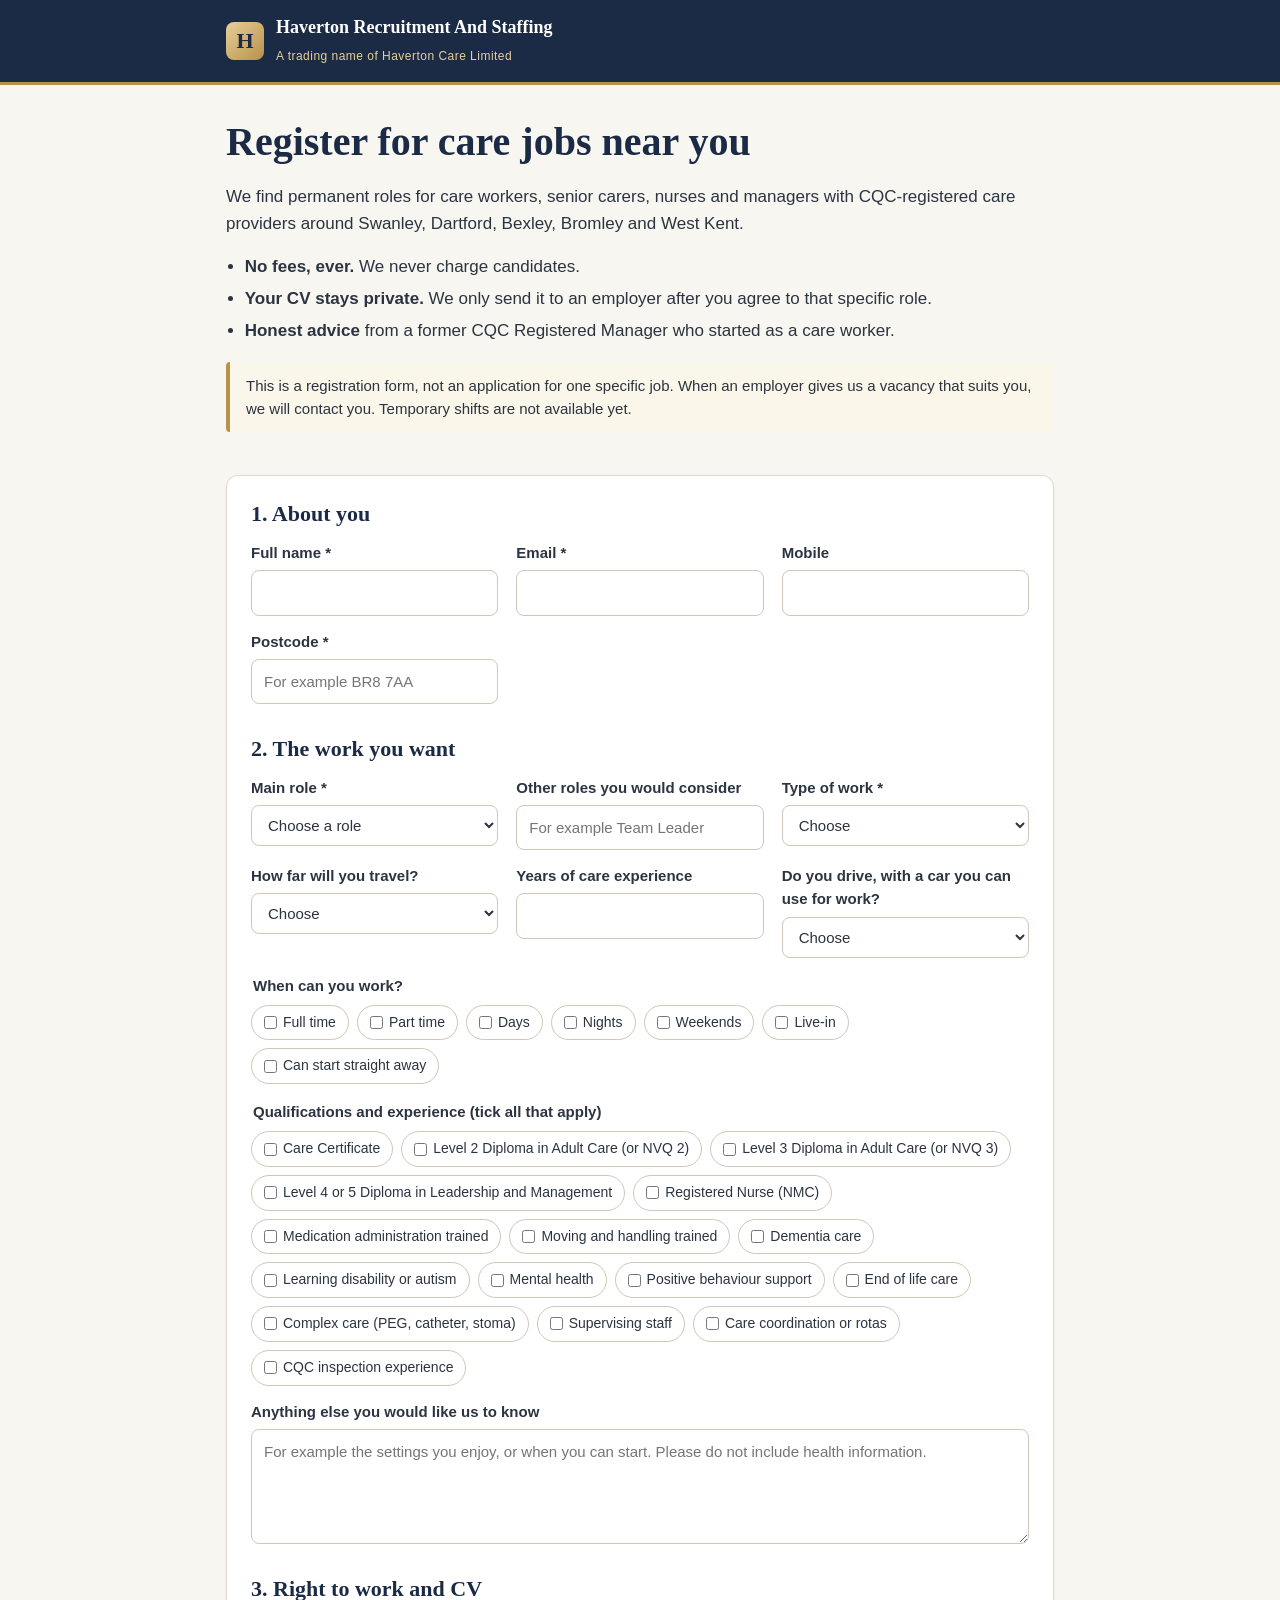
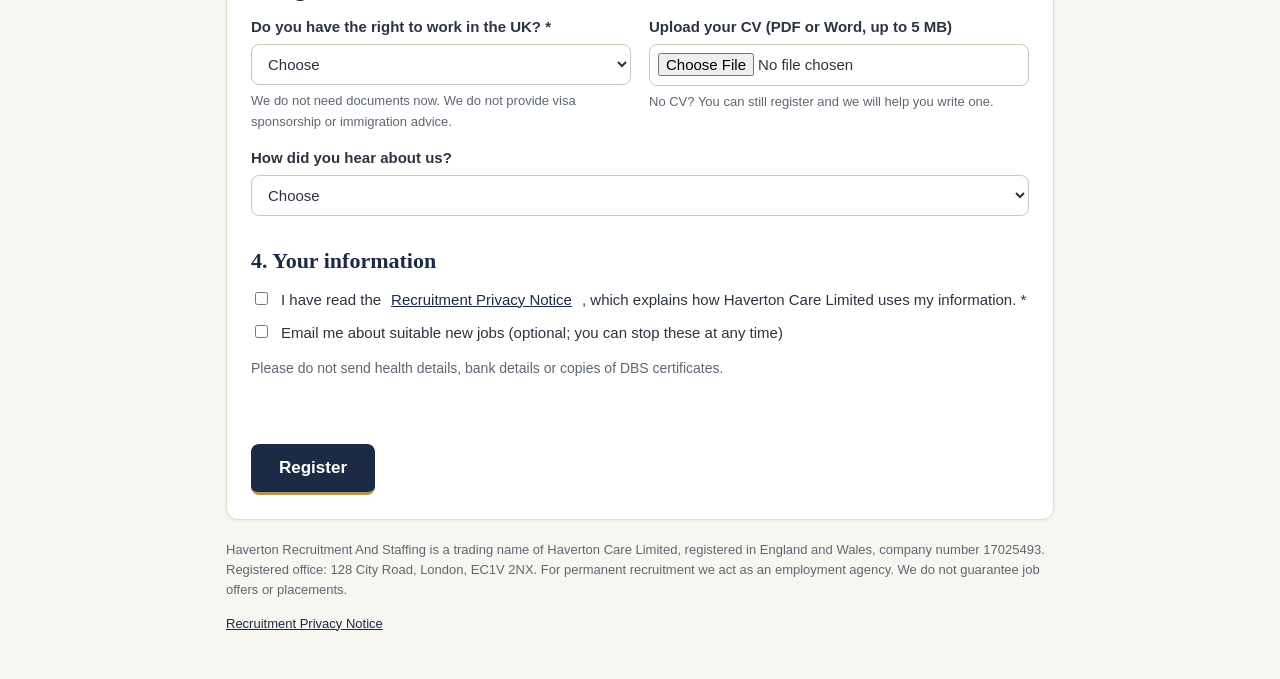
==== apply/index.html @ e5f3fa2c "Free CV database: public registration page with private CV upload, CV Database inbox in the CRM, pri" ====
<!DOCTYPE html>
<html lang="en-GB">
<head>
<meta charset="utf-8">
<meta name="viewport" content="width=device-width, initial-scale=1">
<meta http-equiv="Content-Security-Policy" content="default-src 'self'; script-src 'self'; style-src 'self' 'unsafe-inline'; img-src 'self' data:; connect-src __CONNECT__; form-action 'none'; base-uri 'none'">
<meta name="referrer" content="strict-origin-when-cross-origin">
<title>Register for Care Jobs | Haverton Recruitment And Staffing</title>
<meta name="description" content="Register with Haverton Recruitment for permanent care jobs with CQC-registered providers in Swanley, Dartford, Bexley, Bromley and West Kent. No fees for candidates.">
<link rel="stylesheet" href="apply.css">
</head>
<body>
<header class="top">
  <div class="wrap">
    <div class="brand"><span class="mark">H</span><span><strong>Haverton Recruitment And Staffing</strong><small>A trading name of Haverton Care Limited</small></span></div>
  </div>
</header>
<main class="wrap">
  <section class="hero">
    <h1>Register for care jobs near you</h1>
    <p>We find permanent roles for care workers, senior carers, nurses and managers with CQC-registered care providers around Swanley, Dartford, Bexley, Bromley and West Kent.</p>
    <ul class="promise">
      <li><strong>No fees, ever.</strong> We never charge candidates.</li>
      <li><strong>Your CV stays private.</strong> We only send it to an employer after you agree to that specific role.</li>
      <li><strong>Honest advice</strong> from a former CQC Registered Manager who started as a care worker.</li>
    </ul>
    <p class="note">This is a registration form, not an application for one specific job. When an employer gives us a vacancy that suits you, we will contact you. Temporary shifts are not available yet.</p>
  </section>

  <form id="apply" class="card" novalidate>
    <h2>1. About you</h2>
    <div class="grid">
      <label>Full name *<input name="full_name" required maxlength="120" autocomplete="name"></label>
      <label>Email *<input name="email" type="email" required maxlength="200" autocomplete="email"></label>
      <label>Mobile<input name="phone" type="tel" maxlength="40" autocomplete="tel"></label>
      <label>Postcode *<input name="postcode" required maxlength="10" autocomplete="postal-code" placeholder="For example BR8 7AA"></label>
    </div>

    <h2>2. The work you want</h2>
    <div class="grid">
      <label>Main role *<select name="target_role" required id="role"><option value="">Choose a role</option></select></label>
      <label>Other roles you would consider<input name="other_roles" maxlength="200" placeholder="For example Team Leader"></label>
      <label>Type of work *<select name="work_type" required><option value="">Choose</option><option>Permanent</option><option>Temporary when available</option><option>Both</option></select></label>
      <label>How far will you travel?<select name="travel_miles"><option value="">Choose</option><option value="5">Up to 5 miles</option><option value="10">Up to 10 miles</option><option value="15">Up to 15 miles</option><option value="25">Up to 25 miles</option></select></label>
      <label>Years of care experience<input name="experience_years" type="number" min="0" max="60" inputmode="numeric"></label>
      <label>Do you drive, with a car you can use for work?<select name="drives"><option value="">Choose</option><option value="true">Yes</option><option value="false">No</option></select></label>
    </div>
    <fieldset><legend>When can you work?</legend><div class="chips" id="avail"></div></fieldset>
    <fieldset><legend>Qualifications and experience (tick all that apply)</legend><div class="chips" id="quals"></div></fieldset>
    <label class="full">Anything else you would like us to know<textarea name="about" maxlength="1500" rows="4" placeholder="For example the settings you enjoy, or when you can start. Please do not include health information."></textarea></label>

    <h2>3. Right to work and CV</h2>
    <div class="grid">
      <label>Do you have the right to work in the UK? *<select name="right_to_work" required><option value="">Choose</option><option>Yes</option><option>No</option><option>Not sure</option></select><small>We do not need documents now. We do not provide visa sponsorship or immigration advice.</small></label>
      <label>Upload your CV (PDF or Word, up to 5 MB)<input name="cv" type="file" id="cv" accept=".pdf,.doc,.docx,application/pdf,application/msword,application/vnd.openxmlformats-officedocument.wordprocessingml.document"><small>No CV? You can still register and we will help you write one.</small></label>
    </div>
    <label class="full">How did you hear about us?<select name="source" id="source"><option value="">Choose</option><option>Facebook</option><option>LinkedIn</option><option>Indeed</option><option>Friend or colleague</option><option>College or training provider</option><option>Jobcentre</option><option>Other</option></select></label>
    <div class="hp" aria-hidden="true"><label>Leave this empty<input name="website" tabindex="-1" autocomplete="off"></label></div>

    <h2>4. Your information</h2>
    <label class="tick"><input type="checkbox" name="privacy" required> I have read the <a href="privacy.html" target="_blank" rel="noopener">Recruitment Privacy Notice</a>, which explains how Haverton Care Limited uses my information. *</label>
    <label class="tick"><input type="checkbox" name="marketing_consent"> Email me about suitable new jobs (optional; you can stop these at any time)</label>
    <p class="muted">Please do not send health details, bank details or copies of DBS certificates.</p>

    <p class="err" id="err" role="alert" aria-live="assertive"></p>
    <button class="btn" type="submit" id="send">Register</button>
  </form>

  <section class="card done" id="done" hidden>
    <h2>Thank you, you are registered</h2>
    <p>We will be in touch within 3 working days for a short, friendly chat about the work you want.</p>
    <p>If you need us sooner, call <a href="tel:+441322879778">01322 879778</a> or email <a href="mailto:info@havertoncare.co.uk">info@havertoncare.co.uk</a>.</p>
  </section>
</main>
<footer class="wrap foot">
  <p>Haverton Recruitment And Staffing is a trading name of Haverton Care Limited, registered in England and Wales, company number 17025493. Registered office: 128 City Road, London, EC1V 2NX. For permanent recruitment we act as an employment agency. We do not guarantee job offers or placements.</p>
  <p><a href="privacy.html">Recruitment Privacy Notice</a></p>
</footer>
<script src="../cloud-config.js"></script>
<script src="apply.js"></script>
</body>
</html>
---- apply/apply.css ----
:root { --navy: #1b2b45; --gold: #b8914a; --gold-soft: #e6cf98; --bg: #f8f6f1; --ink: #2b3440; --muted: #5d6773; --line: #e2dccf; }
* { box-sizing: border-box; }
body { margin: 0; background: var(--bg); color: var(--ink); font: 17px/1.55 Arial, Helvetica, sans-serif; }
.wrap { max-width: 860px; margin: 0 auto; padding: 0 16px; }
h1, h2 { font-family: Georgia, "Times New Roman", serif; color: var(--navy); line-height: 1.25; }
h1 { font-size: clamp(28px, 5vw, 40px); margin: 0 0 .4em; }
h2 { font-size: 22px; margin: 1.4em 0 .6em; }
form h2:first-child { margin-top: 0; }
a { color: var(--navy); }
.top { background: var(--navy); border-bottom: 3px solid var(--gold); color: #fff; padding: 14px 0; }
.brand { display: flex; gap: 12px; align-items: center; }
.brand .mark { width: 38px; height: 38px; border-radius: 8px; background: linear-gradient(135deg, var(--gold-soft), var(--gold)); color: var(--navy); display: grid; place-items: center; font: 700 22px Georgia, serif; flex: none; }
.brand strong { display: block; font-family: Georgia, serif; font-size: 18px; }
.brand small { color: var(--gold-soft); font-size: 12px; letter-spacing: .04em; }
.hero { padding: 32px 0 8px; }
.promise { padding-left: 1.1em; }
.promise li { margin-bottom: .35em; }
.note { background: #fbf6ea; border-left: 4px solid var(--gold); padding: 12px 16px; border-radius: 4px; font-size: 15px; }
.card { background: #fff; border: 1px solid var(--line); border-radius: 12px; padding: 24px; margin: 20px 0; box-shadow: 0 1px 3px rgba(27, 43, 69, .06); }
.grid { display: grid; grid-template-columns: repeat(auto-fit, minmax(240px, 1fr)); gap: 14px 18px; }
label { display: flex; flex-direction: column; gap: 6px; font-weight: 600; font-size: 15px; }
label small { font-weight: 400; color: var(--muted); font-size: 13px; }
.full { margin-top: 14px; }
input, select, textarea { font: inherit; font-weight: 400; padding: 10px 12px; border: 1px solid #cfc7b7; border-radius: 8px; background: #fff; color: var(--ink); width: 100%; }
input:focus, select:focus, textarea:focus { outline: 3px solid rgba(184, 145, 74, .35); border-color: var(--gold); }
input[type=file] { padding: 8px; }
fieldset { border: 0; padding: 0; margin: 16px 0 0; }
legend { font-weight: 600; font-size: 15px; margin-bottom: 8px; }
.chips { display: flex; flex-wrap: wrap; gap: 8px; }
.chip { flex-direction: row; align-items: center; gap: 6px; font-weight: 400; font-size: 14px; padding: 6px 12px; border: 1px solid #cfc7b7; border-radius: 999px; cursor: pointer; background: #fff; }
.chip input { width: auto; margin: 0; }
.chip:has(input:checked) { background: var(--navy); color: #fff; border-color: var(--navy); }
.tick { flex-direction: row; align-items: flex-start; gap: 10px; font-weight: 400; margin: 10px 0; }
.tick input { width: auto; margin-top: 4px; }
.hp { position: absolute; left: -9999px; width: 1px; height: 1px; overflow: hidden; }
.btn { background: var(--navy); color: #fff; border: 0; border-bottom: 3px solid var(--gold); padding: 14px 28px; border-radius: 8px; font: 700 17px Arial, sans-serif; cursor: pointer; margin-top: 10px; }
.btn:disabled { opacity: .6; cursor: wait; }
.err { color: #9c1c1c; font-weight: 600; min-height: 1.2em; }
.muted { color: var(--muted); font-size: 14px; }
.done h2 { margin-top: 0; }
.foot { font-size: 13px; color: var(--muted); padding-bottom: 32px; }
@media (max-width: 520px) { .card { padding: 18px 16px; } body { font-size: 16px; } }
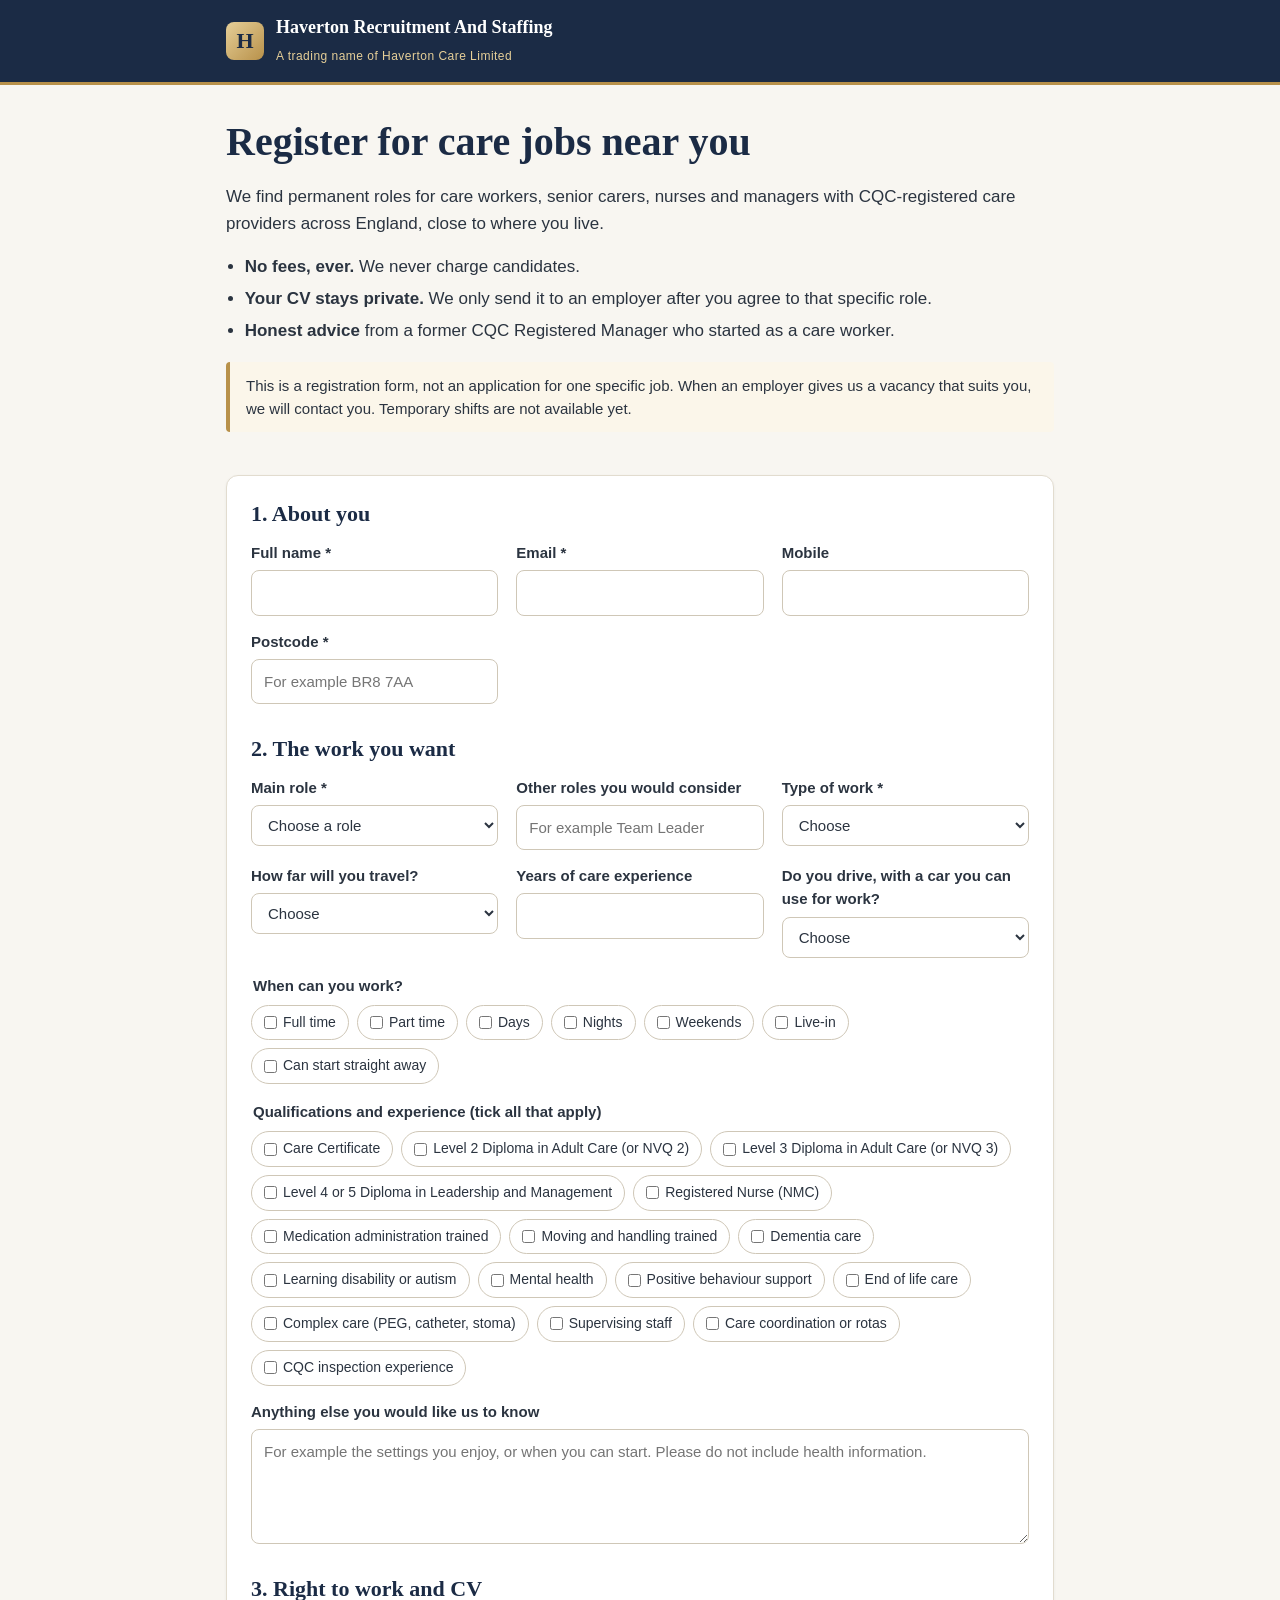
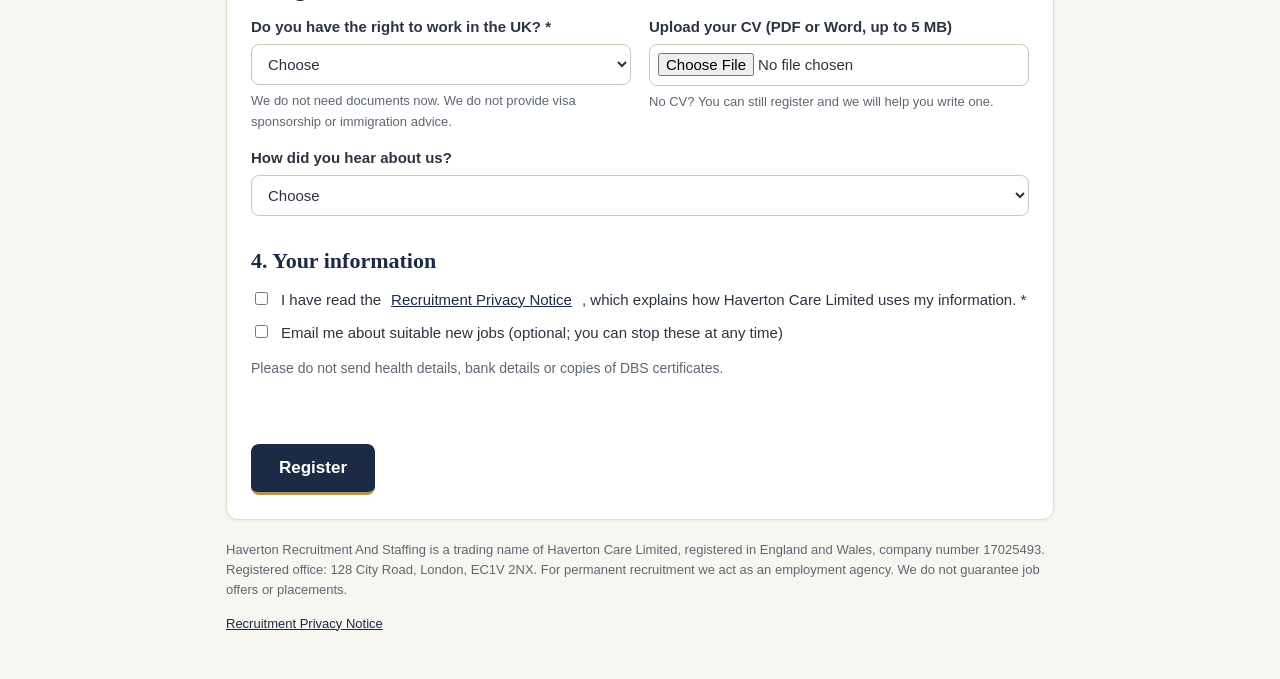
==== commit ffe98340: "England-wide scope: permanent recruitment across England, temporary pilot local first; CQC market si" ====
--- a/apply/index.html
+++ b/apply/index.html
@@ -6,7 +6,7 @@
 <meta http-equiv="Content-Security-Policy" content="default-src 'self'; script-src 'self'; style-src 'self' 'unsafe-inline'; img-src 'self' data:; connect-src __CONNECT__; form-action 'none'; base-uri 'none'">
 <meta name="referrer" content="strict-origin-when-cross-origin">
 <title>Register for Care Jobs | Haverton Recruitment And Staffing</title>
-<meta name="description" content="Register with Haverton Recruitment for permanent care jobs with CQC-registered providers in Swanley, Dartford, Bexley, Bromley and West Kent. No fees for candidates.">
+<meta name="description" content="Register with Haverton Recruitment And Staffing for permanent care jobs with CQC-registered providers across England. No fees for candidates.">
 <link rel="stylesheet" href="apply.css">
 </head>
 <body>
@@ -18,7 +18,7 @@
 <main class="wrap">
   <section class="hero">
     <h1>Register for care jobs near you</h1>
-    <p>We find permanent roles for care workers, senior carers, nurses and managers with CQC-registered care providers around Swanley, Dartford, Bexley, Bromley and West Kent.</p>
+    <p>We find permanent roles for care workers, senior carers, nurses and managers with CQC-registered care providers across England, close to where you live.</p>
     <ul class="promise">
       <li><strong>No fees, ever.</strong> We never charge candidates.</li>
       <li><strong>Your CV stays private.</strong> We only send it to an employer after you agree to that specific role.</li>
@@ -41,7 +41,7 @@
       <label>Main role *<select name="target_role" required id="role"><option value="">Choose a role</option></select></label>
       <label>Other roles you would consider<input name="other_roles" maxlength="200" placeholder="For example Team Leader"></label>
       <label>Type of work *<select name="work_type" required><option value="">Choose</option><option>Permanent</option><option>Temporary when available</option><option>Both</option></select></label>
-      <label>How far will you travel?<select name="travel_miles"><option value="">Choose</option><option value="5">Up to 5 miles</option><option value="10">Up to 10 miles</option><option value="15">Up to 15 miles</option><option value="25">Up to 25 miles</option></select></label>
+      <label>How far will you travel?<select name="travel_miles"><option value="">Choose</option><option value="5">Up to 5 miles</option><option value="10">Up to 10 miles</option><option value="15">Up to 15 miles</option><option value="25">Up to 25 miles</option><option value="50">Up to 50 miles</option><option value="100">Willing to relocate</option></select></label>
       <label>Years of care experience<input name="experience_years" type="number" min="0" max="60" inputmode="numeric"></label>
       <label>Do you drive, with a car you can use for work?<select name="drives"><option value="">Choose</option><option value="true">Yes</option><option value="false">No</option></select></label>
     </div>
